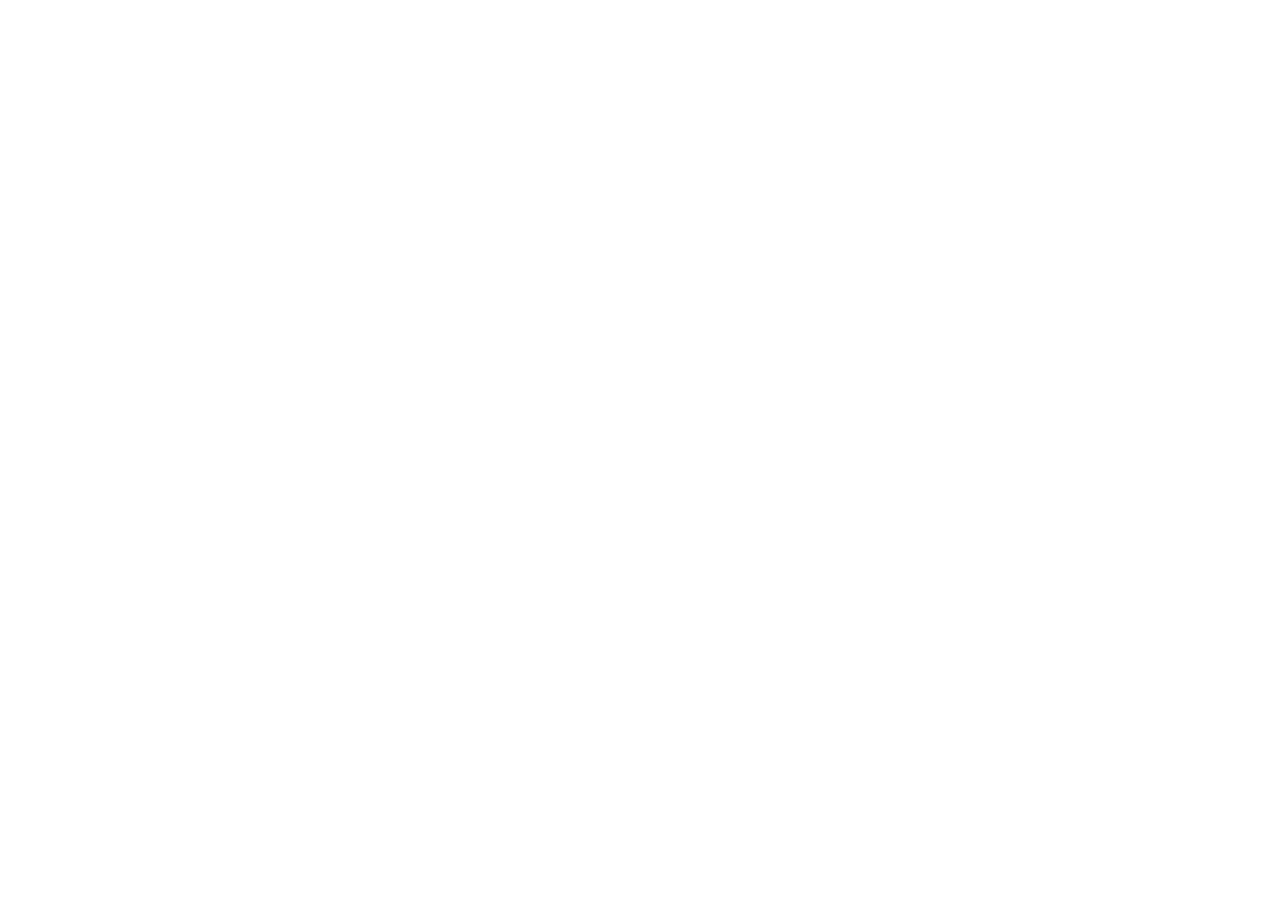
==== docs/index.html @ 6c89e580 "Add Princess Twirl, a dress-up game you can open in a browser." ====
<!DOCTYPE html>
<html lang="en">
  <head>
    <meta charset="utf-8" />
    <meta name="viewport" content="width=device-width, initial-scale=1, viewport-fit=cover" />
    <title>Princess Twirl</title>
    <link rel="icon" href="/princess-twirl/favicon.svg" />
    <link rel="stylesheet" href="https://fonts.googleapis.com/css2?family=Fredoka:wght@500;600;700&display=swap" />
    <script type="module" crossorigin src="/princess-twirl/assets/index-CwdBL-cd.js"></script>
    <link rel="stylesheet" crossorigin href="/princess-twirl/assets/index-D1qYA9cA.css">
  </head>
  <body>
    <div id="root"></div>
  </body>
</html>
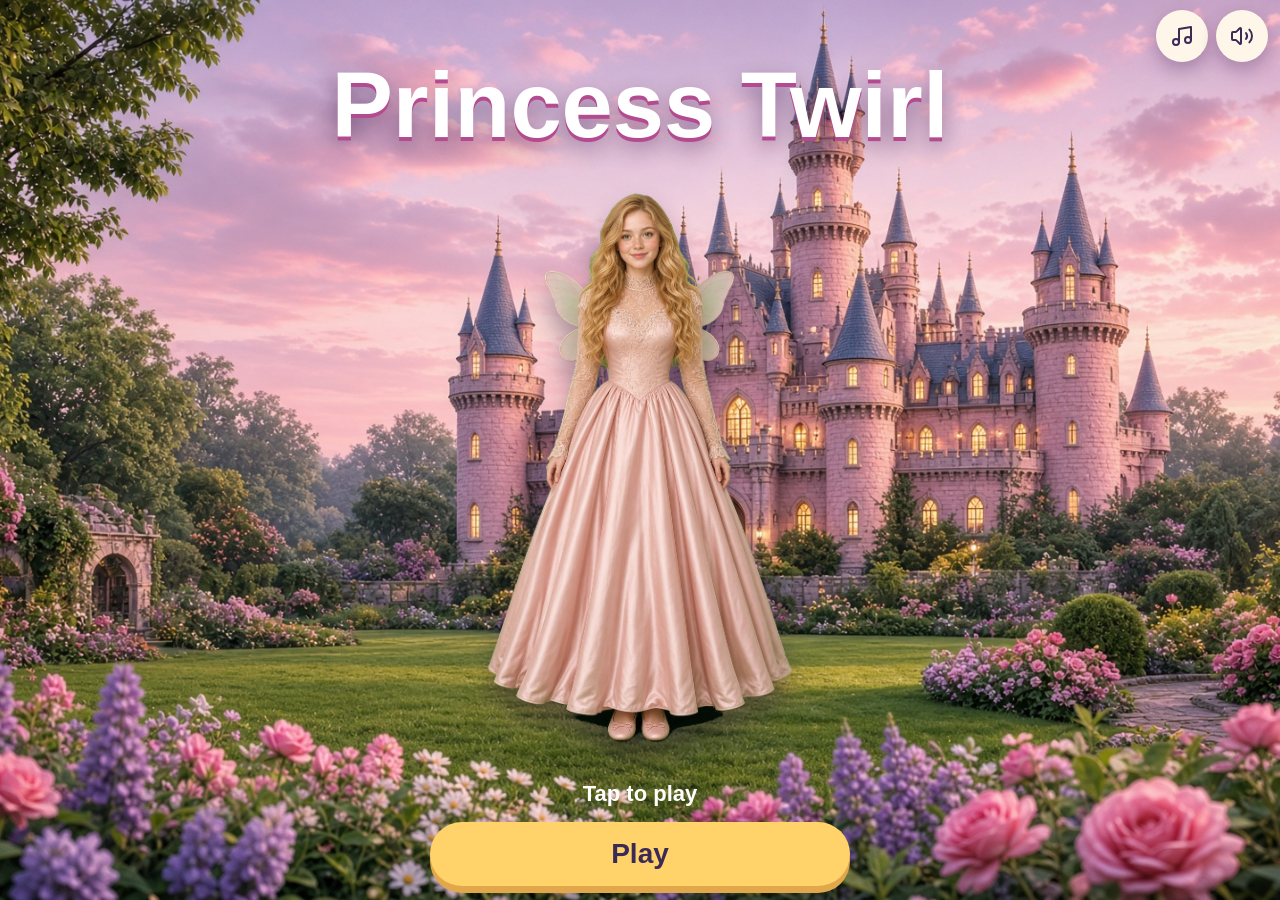
==== commit 36c10123: "Publish a browser link so the game can be opened without installing anything." ====
--- a/docs/index.html
+++ b/docs/index.html
@@ -4,10 +4,10 @@
     <meta charset="utf-8" />
     <meta name="viewport" content="width=device-width, initial-scale=1, viewport-fit=cover" />
     <title>Princess Twirl</title>
-    <link rel="icon" href="/princess-twirl/favicon.svg" />
+    <link rel="icon" href="favicon.svg" />
     <link rel="stylesheet" href="https://fonts.googleapis.com/css2?family=Fredoka:wght@500;600;700&display=swap" />
-    <script type="module" crossorigin src="/princess-twirl/assets/index-CwdBL-cd.js"></script>
-    <link rel="stylesheet" crossorigin href="/princess-twirl/assets/index-D1qYA9cA.css">
+    <script type="module" crossorigin src="./assets/index-B78u9yKK.js"></script>
+    <link rel="stylesheet" crossorigin href="./assets/index-D1qYA9cA.css">
   </head>
   <body>
     <div id="root"></div>
--- a/docs/assets/index-D1qYA9cA.css
+++ b/docs/assets/index-D1qYA9cA.css
@@ -0,0 +1,2 @@
+/*! tailwindcss v4.3.3 | MIT License | https://tailwindcss.com */
+@layer theme{:root,:host{--font-sans:"Fredoka", "Trebuchet MS", sans-serif;--font-mono:ui-monospace, SFMono-Regular, Menlo, Monaco, Consolas, "Liberation Mono", "Courier New", monospace;--default-font-family:var(--font-sans);--default-mono-font-family:var(--font-mono);--color-ink:#3b2a55;--color-cream:#fff6ea;--color-gold:#ffd36a;--color-night:#2a1848}}@layer base{*,:after,:before,::backdrop{box-sizing:border-box;border:0 solid;margin:0;padding:0}::file-selector-button{box-sizing:border-box;border:0 solid;margin:0;padding:0}html,:host{-webkit-text-size-adjust:100%;tab-size:4;line-height:1.5;font-family:var(--default-font-family,-apple-system, BlinkMacSystemFont, "Segoe UI", Roboto, "Helvetica Neue", "Noto Sans", Arial, sans-serif, "Apple Color Emoji", "Segoe UI Emoji", "Segoe UI Symbol", "Noto Color Emoji");font-feature-settings:var(--default-font-feature-settings,normal);font-variation-settings:var(--default-font-variation-settings,normal);-webkit-tap-highlight-color:transparent}hr{height:0;color:inherit;border-top-width:1px}abbr:where([title]){-webkit-text-decoration:underline dotted;text-decoration:underline dotted}h1,h2,h3,h4,h5,h6{font-size:inherit;font-weight:inherit}a{color:inherit;-webkit-text-decoration:inherit;-webkit-text-decoration:inherit;-webkit-text-decoration:inherit;-webkit-text-decoration:inherit;text-decoration:inherit}b,strong{font-weight:bolder}code,kbd,samp,pre{font-family:var(--default-mono-font-family,ui-monospace, SFMono-Regular, Menlo, Monaco, Consolas, "Liberation Mono", "Courier New", monospace);font-feature-settings:var(--default-mono-font-feature-settings,normal);font-variation-settings:var(--default-mono-font-variation-settings,normal);font-size:1em}small{font-size:80%}sub,sup{vertical-align:baseline;font-size:75%;line-height:0;position:relative}sub{bottom:-.25em}sup{top:-.5em}table{text-indent:0;border-color:inherit;border-collapse:collapse}:-moz-focusring:where(:not(iframe)){outline:auto}progress{vertical-align:baseline}summary{display:list-item}ol,ul,menu{list-style:none}img,svg,video,canvas,audio,iframe,embed,object{vertical-align:middle;display:block}img,video{max-width:100%;height:auto}button,input,select,optgroup,textarea{font:inherit;font-feature-settings:inherit;font-variation-settings:inherit;letter-spacing:inherit;color:inherit;opacity:1;background-color:#0000;border-radius:0}::file-selector-button{font:inherit;font-feature-settings:inherit;font-variation-settings:inherit;letter-spacing:inherit;color:inherit;opacity:1;background-color:#0000;border-radius:0}:where(select:is([multiple],[size])) optgroup{font-weight:bolder}:where(select:is([multiple],[size])) optgroup option{padding-inline-start:20px}::file-selector-button{margin-inline-end:4px}::placeholder{opacity:1}@supports (not ((-webkit-appearance:-apple-pay-button))) or (contain-intrinsic-size:1px){::placeholder{color:currentColor}@supports (color:color-mix(in lab, red, red)){::placeholder{color:color-mix(in oklab, currentcolor 50%, transparent)}}}textarea{resize:vertical}::-webkit-search-decoration{-webkit-appearance:none}::-webkit-date-and-time-value{min-height:1lh;text-align:inherit}::-webkit-datetime-edit{display:inline-flex}::-webkit-datetime-edit-fields-wrapper{padding:0}::-webkit-datetime-edit{padding-block:0}::-webkit-datetime-edit-year-field{padding-block:0}::-webkit-datetime-edit-month-field{padding-block:0}::-webkit-datetime-edit-day-field{padding-block:0}::-webkit-datetime-edit-hour-field{padding-block:0}::-webkit-datetime-edit-minute-field{padding-block:0}::-webkit-datetime-edit-second-field{padding-block:0}::-webkit-datetime-edit-millisecond-field{padding-block:0}::-webkit-datetime-edit-meridiem-field{padding-block:0}::-webkit-calendar-picker-indicator{line-height:1}:-moz-ui-invalid{box-shadow:none}button,input:where([type=button],[type=reset],[type=submit]){appearance:button}::file-selector-button{appearance:button}::-webkit-inner-spin-button{height:auto}::-webkit-outer-spin-button{height:auto}[hidden]:where(:not([hidden=until-found])){display:none!important}button:not(:disabled),[role=button]:not(:disabled){cursor:pointer}html,body{height:100%;margin:0}body{font-family:var(--font-sans);color:var(--color-ink);background:var(--color-night)}}@layer components,utilities;.game{height:100dvh;color:var(--color-ink);-webkit-user-select:none;user-select:none;flex-direction:column;display:flex;position:relative;overflow:hidden}.bg{object-fit:cover;z-index:0;width:100%;height:100%;position:absolute;inset:0}.fx{z-index:5;pointer-events:none;position:absolute;inset:0;overflow:hidden}.top,.play{z-index:3;position:relative}.top{align-items:center;gap:8px;padding:10px 12px 0;display:flex}.iconbtn,.back{background:var(--color-cream);width:52px;height:52px;color:var(--color-ink);border:0;border-radius:999px;place-items:center;display:grid;box-shadow:0 8px 18px #28104647}.iconbtn.off{opacity:.55}.steps{flex:1;justify-content:center;gap:6px;min-width:0;display:flex}.step{color:#0000;background:#fff6ea73;border-radius:999px;place-items:center;width:12px;min-width:12px;height:12px;padding:0;font-size:0;font-weight:700;display:grid}.step.on{background:var(--color-gold);color:#0000;width:28px}.step.done{background:#fff6ead1}.play{flex-direction:column;flex:1;min-height:0;display:flex}.splash,.studio,.namer,.gallery,.parade,.dance,.tea{flex:1;min-height:0}.splash{text-align:center;color:#fff;flex-direction:column;justify-content:flex-end;align-items:center;padding:8px 16px 22px;display:flex}.splash h1,.banner,.parade h1,.dance h1,.gallery h1{color:#fff;text-shadow:0 4px #b44a8f,0 10px 22px #280a3c73;margin:0;font-weight:700}.splash h1{font-size:clamp(46px,10vw,92px);line-height:.95}.splash .figureBtn{height:min(52vh,520px);margin-top:8px}.splash p{margin:8px 0 12px;font-size:22px;font-weight:600}.thisone,.ghost{min-height:64px;font:inherit;border:0;border-radius:999px;padding:0 22px;font-size:28px;font-weight:700}.thisone{background:var(--color-gold);color:var(--color-ink);width:100%;box-shadow:0 7px #e0a84a}.thisone:active{transform:translateY(2px);box-shadow:0 4px #e0a84a}.ghost{background:var(--color-cream);color:var(--color-ink);box-shadow:0 7px #e4d3ea}.studio{flex-direction:column;min-height:0;display:flex}.stage{flex-direction:column;flex:1;justify-content:flex-end;align-items:center;min-height:0;display:flex}.figureBtn{aspect-ratio:2/3;background:0 0;border:0;height:min(40vh,460px);padding:0}.figure{filter:drop-shadow(0 16px 12px #1e0a3261);width:100%;height:100%;position:relative}.figure .body{object-fit:contain;object-position:center bottom;width:100%;height:100%}.figure .feet,.figure .gem{pointer-events:none;position:absolute}.figure .feet{z-index:3;width:30%;bottom:5%;left:50%;transform:translate(-50%)}.figure .gem.crown,.figure .gem.tiara,.figure .gem.flowers{z-index:2;width:22%;top:-8%;left:50%;transform:translate(-50%)}.figure .gem.neck,.figure .gem.heart{z-index:2;width:24%;top:16%;left:50%;transform:translate(-50%)}.figure .gem.ear{z-index:2;width:12%;top:15%}.figure .gem.ear.left{left:20%}.figure .gem.ear.right{right:20%}.spin{transform-style:preserve-3d;animation:2.8s linear infinite spinY}@keyframes spinY{to{transform:rotateY(360deg)}}.stageLabel{color:#fff;text-shadow:0 3px #9a3d78;margin:2px 0 6px;font-size:28px;font-weight:700}.closet{background:var(--color-cream);border-radius:28px 28px 0 0;padding:12px 12px 14px;box-shadow:0 -8px 30px #28104640}.closet h2,.nameBox h2{text-align:center;margin:0 0 8px;font-size:26px}.rail{scroll-snap-type:x mandatory;gap:10px;padding:6px 4px 14px;display:flex;overflow-x:auto}.opt{scroll-snap-align:center;opacity:.82;background:#fff;border:0;border-radius:20px;flex-direction:column;flex:0 0 124px;height:168px;padding:6px;display:flex;box-shadow:0 6px #eadff2}.opt.sel{opacity:1;box-shadow:0 0 0 5px var(--color-gold), 0 10px 0 #e0a84a;transform:translateY(-4px)scale(1.04)}.optArt{flex:1;place-items:center;min-height:0;display:grid}.optArt img,.card .figure{object-fit:contain;width:auto;max-width:100%;height:100%}.opt .figure{filter:none;height:112px}.lbl{text-align:center;font-size:15px;font-weight:700}.namer{flex-direction:column;justify-content:flex-end;align-items:center;min-height:0;display:flex}.namer .figureBtn{height:min(36vh,420px)}.nameBox{background:var(--color-cream);text-align:center;border-radius:28px 28px 0 0;width:min(560px,100%);padding:16px 16px 18px}.nameBox input{width:min(100%,420px);font:inherit;text-align:center;color:var(--color-ink);background:#fff;border:4px solid #cbb6ff;border-radius:18px;padding:8px 12px;font-size:32px;font-weight:700}.nameBox .row{flex-direction:column;gap:10px;margin-top:12px;display:flex}.gallery{flex-direction:column;min-height:0;padding:0 10px 12px;display:flex}.gallery h1{text-align:center;font-size:clamp(32px,6vw,52px)}.cards{flex:1;align-items:flex-end;gap:12px;min-height:0;padding:8px 4px 12px;display:flex;overflow:auto}.card{background:var(--color-cream);text-align:center;border:0;border-radius:22px;flex:0 0 150px;padding:8px;box-shadow:0 8px #eadff2}.card.sel{box-shadow:0 0 0 5px var(--color-gold), 0 8px 0 #e0a84a}.card .figure{filter:none;height:210px;margin:0 auto}.cname{font-size:20px;font-weight:700}.actions{flex-wrap:wrap;justify-content:center;gap:8px;display:flex}.actions .thisone,.actions .ghost{width:auto;min-height:56px;font-size:22px}.away{color:#fff;font:inherit;text-shadow:0 2px #9a3d78;background:0 0;border:0;min-height:44px;margin-top:8px;font-weight:700}.parade,.dance,.tea{position:relative;overflow:hidden}.parade h1,.dance h1,.banner{text-align:center;z-index:2;font-size:clamp(36px,6vw,68px);position:absolute;top:4%;left:0;right:0}.walker{width:min(180px,28vw);animation:march var(--dur) linear infinite;position:absolute;bottom:7%}.bob{animation:.6s ease-in-out infinite bob}@keyframes march{0%{transform:translate(-40vw)}to{transform:translate(110vw)}}@keyframes bob{50%{transform:translateY(-8px)}}.walker .cname,.dancer .cname{text-align:center;color:#fff;text-shadow:0 2px #9a3d78;font-weight:700}.dancers{justify-content:center;align-items:flex-end;gap:2vw;display:flex;position:absolute;bottom:18%;left:0;right:0}.dancer{width:min(200px,28vw);color:inherit;background:0 0;border:0;padding:0}.walker .figure,.dancer .figure{width:auto;height:min(42vh,380px);margin:0 auto}.seat{background:0 0;border:0;width:auto;height:auto;padding:0;position:relative}.seat .figure{width:auto;height:min(40vh,360px)}.dancebar,.teabar{z-index:3;flex-wrap:wrap;justify-content:center;gap:8px;padding:10px;display:flex;position:absolute;bottom:0;left:0;right:0}.dancebar .thisone,.teabar .thisone,.dancebar .ghost,.teabar .ghost{width:auto}.mv-sway .dancer{animation:1s ease-in-out infinite sway}.mv-bounce .dancer{animation:.48s ease-in-out infinite hop}.mv-shimmy .dancer{animation:.34s ease-in-out infinite shimmy}@keyframes sway{50%{transform:rotate(7deg)translate(10px)}}@keyframes hop{50%{transform:translateY(-28px)}}@keyframes shimmy{50%{transform:translate(12px)skew(6deg)}}.seatline{z-index:2;justify-content:space-around;align-items:flex-end;display:flex;position:absolute;bottom:18%;left:4%;right:4%}.seatRing{border:6px dashed #fff;border-radius:50%;height:18%;position:absolute;bottom:4%;left:10%;right:10%}.seat.on .seatRing,.seat.on{filter:drop-shadow(0 0 #ffd36a)}.seat.on .seatRing{border-style:solid;border-color:var(--color-gold);background:#ffd36a47}.wash{opacity:.55;z-index:1;mix-blend-mode:multiply;border-radius:50%;height:16%;position:absolute;bottom:10%;left:18%;right:18%}.tablebits{z-index:2;align-items:flex-end;gap:18px;display:flex;position:absolute;bottom:12%;left:50%;transform:translate(-50%)}.cake,.blooms,.treat{width:72px;height:72px;position:relative}.cake i,.blooms i,.treat i{display:block;position:absolute}.berry i:first-child{background:#f48fb8;border-radius:4px 4px 10px 10px;height:22px;bottom:6px;left:8px;right:8px}.berry i:nth-child(2){background:#fff;border-radius:4px;height:18px;bottom:26px;left:14px;right:14px}.berry i:nth-child(3){background:#e4537d;border-radius:8px 8px 4px 4px;height:16px;bottom:42px;left:20px;right:20px}.choc i{background:#6b3a22;border-radius:4px;left:10px;right:10px}.choc i:first-child{height:20px;bottom:6px}.choc i:nth-child(2){background:#c98a62;height:16px;bottom:28px;left:16px;right:16px}.choc i:nth-child(3){height:14px;bottom:46px;left:22px;right:22px}.rainbow i{border-radius:3px;height:12px;left:12px;right:12px}.rainbow i:first-child{background:#7b6cf6;bottom:8px}.rainbow i:nth-child(2){background:#5cd67a;bottom:22px}.rainbow i:nth-child(3){background:#ffe14d;bottom:36px}.rainbow i:nth-child(4){background:#ff6b9e;bottom:50px}.flower i{border-radius:50%;width:22px;height:22px;bottom:28px}.flower i:first-child{background:#ff8fc5;left:8px}.flower i:nth-child(2){background:#ffe14d;left:26px}.flower i:nth-child(3){background:#fff;left:44px}.blooms i{border-radius:10px 10px 4px 4px;width:18px;height:28px;bottom:10px}.roses i{background:#e4537d}.tulips i{background:#ff8ac0}.sun i{background:#ffd23a;border-radius:50%;height:18px}.wild i:nth-child(odd){background:#c6a9ff}.wild i:nth-child(2n){background:#ff8fc5}.blooms i:first-child{left:6px}.blooms i:nth-child(2){left:26px}.blooms i:nth-child(3){left:46px}.treats{gap:2px;display:flex;position:absolute;bottom:18%;left:50%;transform:translate(-50%)}.treat.mini{width:28px;height:28px}.teaCup{border:3px solid #fff;border-top:0;border-radius:0 0 10px 10px;width:26px;height:16px;margin:8px auto 0;box-shadow:8px 2px 0 -2px #fff}.cookie{background:#e0a15a;border-radius:50%;width:26px;height:26px;margin:4px auto}.macaron{background:#ff8fc5;border-radius:12px;width:26px;height:16px;margin:8px auto;box-shadow:0 5px #fff,0 8px #ff8fc5}.bubble{color:var(--color-ink);z-index:4;background:#fff;border-radius:18px;padding:8px 16px;font-size:26px;font-weight:700;position:absolute;top:18%;left:50%;transform:translate(-50%);box-shadow:0 8px 18px #28104640}.spark,.conf{pointer-events:none;position:absolute}.spark{background:var(--c);clip-path:polygon(50% 0,62% 38%,100% 50%,62% 62%,50% 100%,38% 62%,0 50%,38% 38%);width:12px;height:12px;animation:.8s ease-out forwards pop}.conf{background:var(--c);width:10px;height:14px;animation:1.6s ease-in forwards conf}@keyframes pop{to{transform:translate(var(--dx), var(--dy)) scale(1.3);opacity:0}}@keyframes conf{to{transform:translate(var(--dx), 70vh) rotate(360deg);opacity:0}}.keys{display:none}@media (width>=960px){.studio{flex-direction:row;align-items:stretch;gap:16px;padding:8px 20px 16px}.stage{justify-content:center}.figureBtn,.splash .figureBtn,.namer .figureBtn{height:min(68vh,680px)}.closet,.nameBox{border-radius:28px;align-self:center;width:min(560px,46vw)}.opt{flex-basis:148px;height:196px}.step{color:#fff;width:auto;min-width:36px;height:36px;padding:0 8px;font-size:13px}.step.on,.step.done{color:var(--color-ink)}.keys{text-align:center;opacity:.7;margin-top:8px;font-size:16px;display:block}.splash{justify-content:center}}@media (prefers-reduced-motion:reduce){.spin,.bob,.walker,.mv-sway .dancer,.mv-bounce .dancer,.mv-shimmy .dancer{animation:none}}
